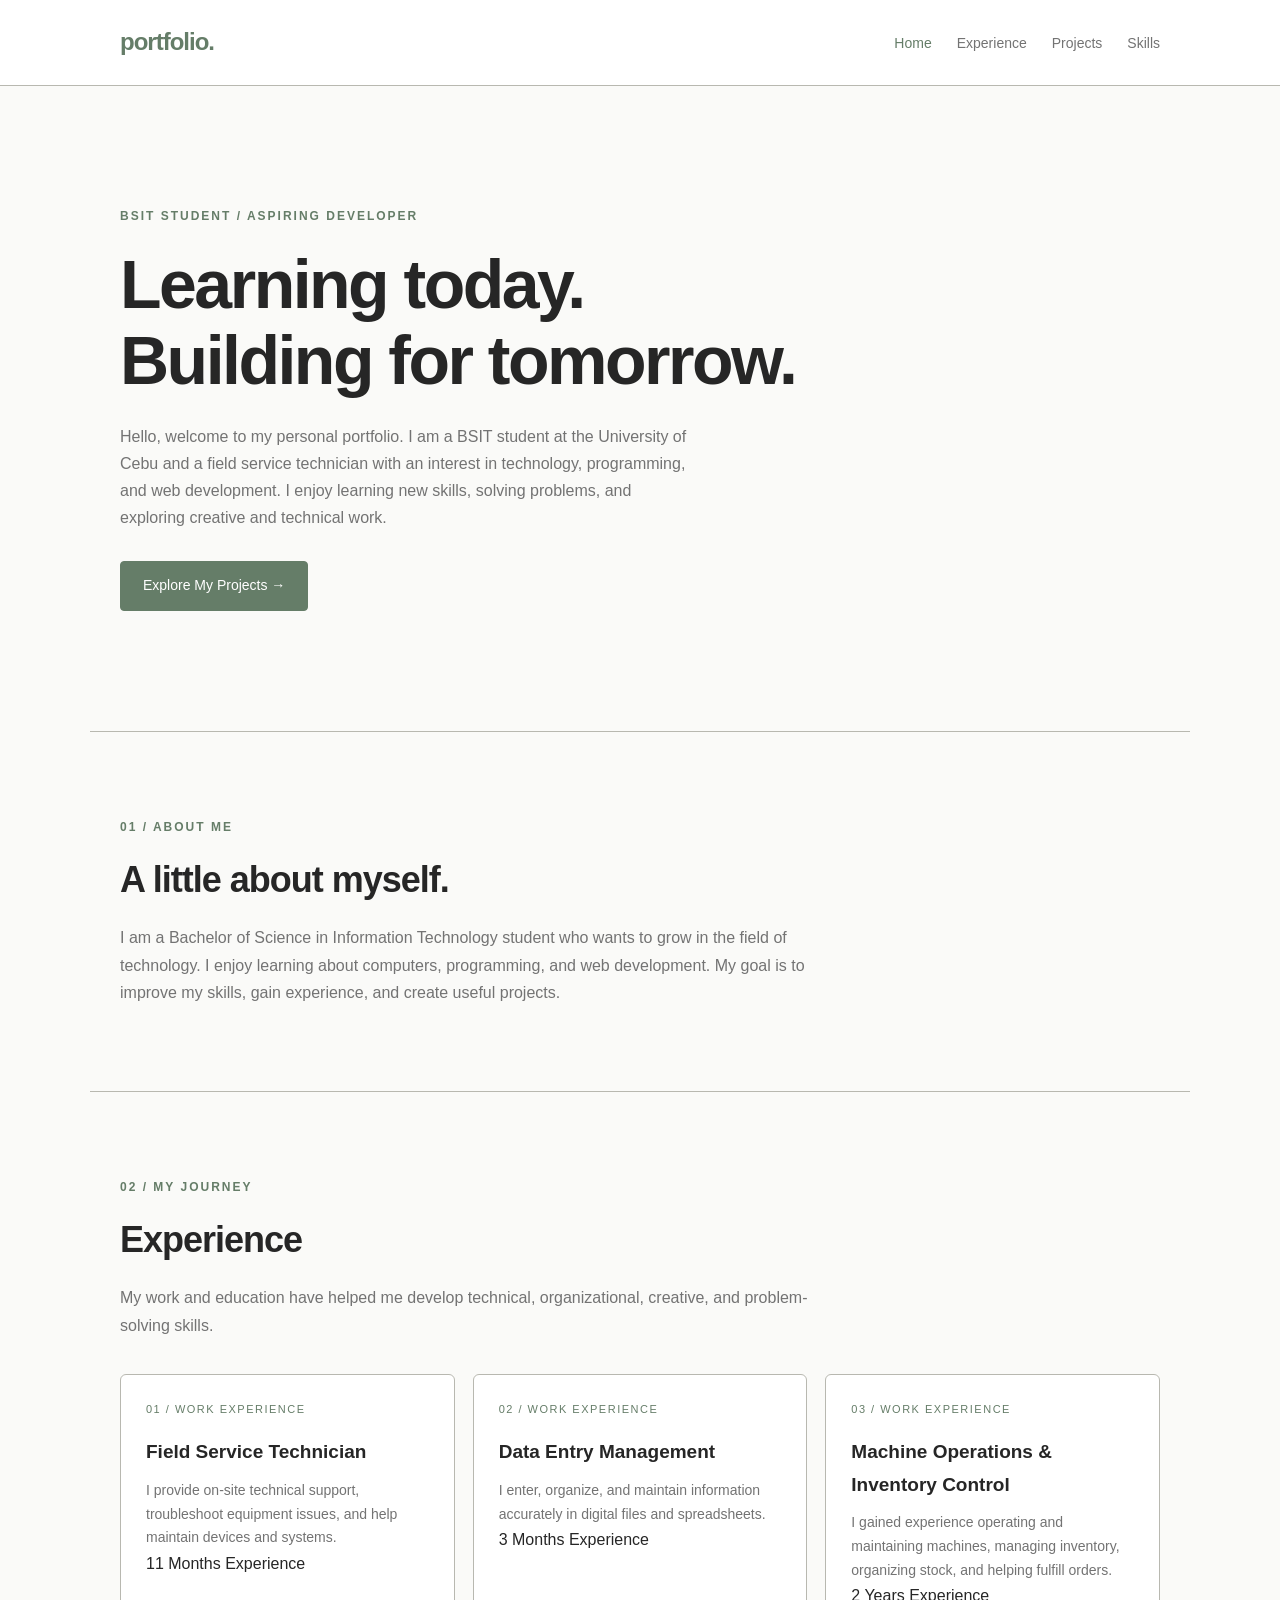
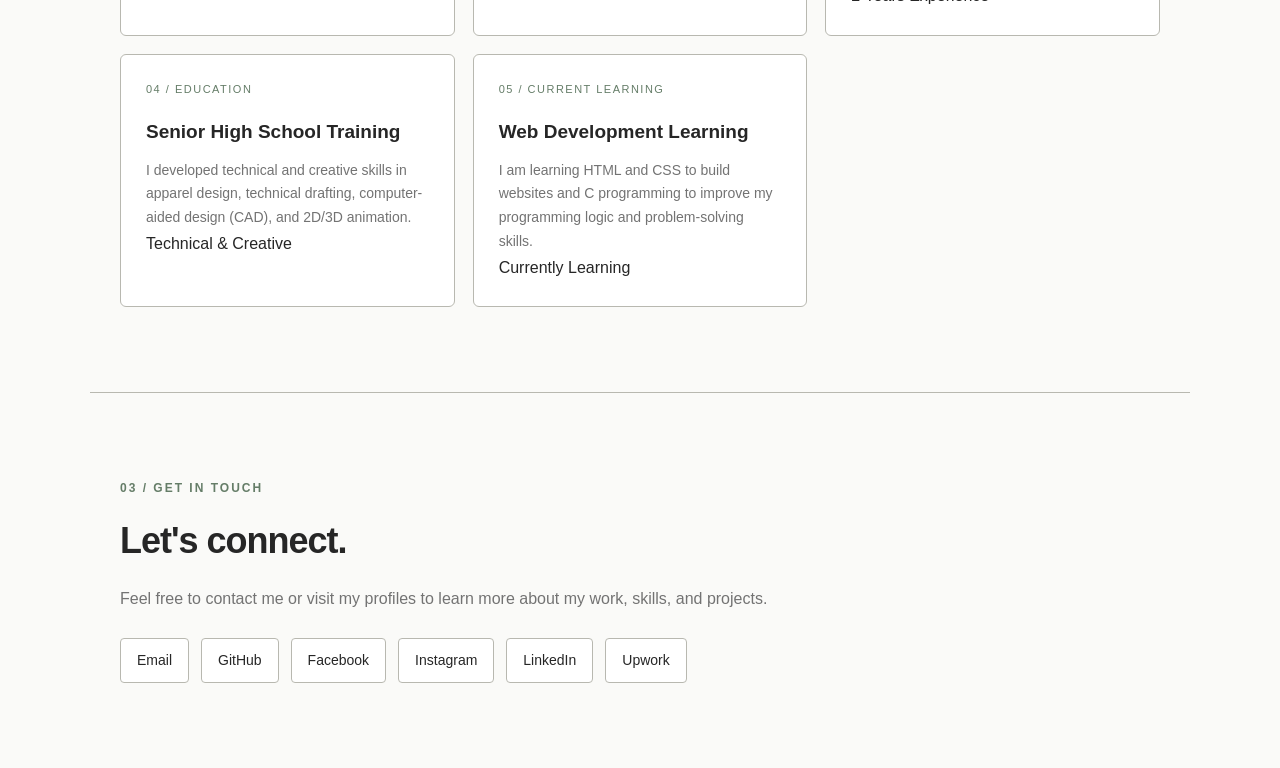
==== index.html @ aeb37665 "Add files via upload" ====
<!DOCTYPE html>
<html lang="en">
<head>
    <meta charset="UTF-8">
    <meta name="viewport" content="width=device-width, initial-scale=1.0">

    <title>Home | My Portfolio</title>

    <link rel="stylesheet" href="style.css">
</head>
<body>

    <!-- Navigation -->
    <header class="header">
        <nav class="navbar">
            <a href="index.html" class="logo">portfolio.</a>

            <ul class="nav-links">
                <li><a href="index.html" class="active">Home</a></li>
                <li><a href="#experience">Experience</a></li>
                <li><a href="projects.html">Projects</a></li>
                <li><a href="skills.html">Skills</a></li>
            </ul>
        </nav>
    </header>

    <main>

        <!-- Home / Hero Section -->
        <section class="hero">

            <p class="eyebrow">
                BSIT STUDENT / ASPIRING DEVELOPER
            </p>

            <h1>
                Learning today.<br>
                Building for tomorrow.
            </h1>

            <p class="hero-description">
                Hello, welcome to my personal portfolio. I am a BSIT
                student at the University of Cebu and a field service
                technician with an interest in technology, programming,
                and web development. I enjoy learning new skills,
                solving problems, and exploring creative and technical work.
            </p>

            <a href="projects.html" class="button">
                Explore My Projects &rarr;
            </a>

        </section>

        <!-- About Me Section -->
        <section id="about" class="section">

            <p class="eyebrow">01 / ABOUT ME</p>

            <h2>A little about myself.</h2>

            <p class="section-description">
                I am a Bachelor of Science in Information Technology
                student who wants to grow in the field of technology.
                I enjoy learning about computers, programming, and web
                development. My goal is to improve my skills, gain
                experience, and create useful projects.
            </p>

        </section>

        <!-- Experience Section -->
        <section id="experience" class="section">

            <p class="eyebrow">02 / MY JOURNEY</p>

            <h2>Experience</h2>

            <p class="section-description">
                My work and education have helped me develop technical,
                organizational, creative, and problem-solving skills.
            </p>

            <div class="projects-grid">

                <!-- Field Service Technician -->
                <article class="project-card">

                    <p class="project-number">01 / WORK EXPERIENCE</p>

                    <h3>Field Service Technician</h3>

                    <p>
                        I provide on-site technical support, troubleshoot
                        equipment issues, and help maintain devices and
                        systems.
                    </p>

                    <span class="tag">11 Months Experience</span>

                </article>

                <!-- Data Entry Management -->
                <article class="project-card">

                    <p class="project-number">02 / WORK EXPERIENCE</p>

                    <h3>Data Entry Management</h3>

                    <p>
                        I enter, organize, and maintain information
                        accurately in digital files and spreadsheets.
                    </p>

                    <span class="tag">3 Months Experience</span>

                </article>

                <!-- Machine Operations and Inventory Control -->
                <article class="project-card">

                    <p class="project-number">03 / WORK EXPERIENCE</p>

                    <h3>Machine Operations &amp; Inventory Control</h3>

                    <p>
                        I gained experience operating and maintaining
                        machines, managing inventory, organizing stock,
                        and helping fulfill orders.
                    </p>

                    <span class="tag">2 Years Experience</span>

                </article>

                <!-- Senior High School Training -->
                <article class="project-card">

                    <p class="project-number">04 / EDUCATION</p>

                    <h3>Senior High School Training</h3>

                    <p>
                        I developed technical and creative skills in
                        apparel design, technical drafting,
                        computer-aided design (CAD), and 2D/3D animation.
                    </p>

                    <span class="tag">Technical &amp; Creative</span>

                </article>

                <!-- Web Development Learning -->
                <article class="project-card">

                    <p class="project-number">05 / CURRENT LEARNING</p>

                    <h3>Web Development Learning</h3>

                    <p>
                        I am learning HTML and CSS to build websites
                        and C programming to improve my programming
                        logic and problem-solving skills.
                    </p>

                    <span class="tag">Currently Learning</span>

                </article>

            </div>

        </section>

        <!-- Contact Section -->
        <section id="contact" class="section">

            <p class="eyebrow">03 / GET IN TOUCH</p>

            <h2>Let's connect.</h2>

            <p class="section-description">
                Feel free to contact me or visit my profiles to learn
                more about my work, skills, and projects.
            </p>

            <div class="contact-links">

                <a href="mailto:ycong.kent@gmail.com">
                    Email
                </a>

                <a href="https://github.com/YcongKentA"
                   target="_blank"
                   rel="noopener noreferrer">
                    GitHub
                </a>

                <a href="https://www.facebook.com/kent.ycong.92/"
                   target="_blank"
                   rel="noopener noreferrer">
                    Facebook
                </a>

                <a href="https://www.instagram.com/i_kent_lib_widawchu/"
                   target="_blank"
                   rel="noopener noreferrer">
                    Instagram
                </a>

                <a href="https://www.linkedin.com/in/kent-ycong-404287312/"
                   target="_blank"
                   rel="noopener noreferrer">
                    LinkedIn
                </a>

                <a href="https://www.upwork.com/freelancers/~0131c3c5abc1c757b4"
                   target="_blank"
                   rel="noopener noreferrer">
                    Upwork
                </a>

            </div>

        </section>

    </main>

</body>
</html>
---- style.css ----
/* 1. Reset and global styles */
* {
    margin: 0;
    padding: 0;
    box-sizing: border-box;
    scroll-behavior: smooth;
}

:root {
    --background: #fafaf8;
    --surface: #ffffff;
    --text: #262626;
    --muted: #737373;
    --border: #b8b8b0;
    --accent: #657d68;
    --accent-hover: #4e6552;
}

body {
    font-family: Arial, Helvetica, sans-serif;
    background-color: var(--background);
    color: var(--text);
    line-height: 1.7;
}

/* 2. Navigation bar */
.header {
    background-color: var(--surface);
    border-bottom: 1px solid var(--border);
}

.navbar {
    max-width: 1100px;
    margin: 0 auto;
    padding: 22px 30px;
    display: flex;
    justify-content: space-between;
    align-items: center;
    gap: 24px;
}

.logo {
    font-size: 24px;
    font-weight: 700;
    color: var(--accent);
    text-decoration: none;
    letter-spacing: -1px;
}

.nav-links {
    display: flex;
    gap: 25px;
    list-style: none;
}

.nav-links a {
    color: var(--muted);
    text-decoration: none;
    font-size: 14px;
    transition: color 0.2s ease;
}

.nav-links a:hover,
.nav-links a.active {
    color: var(--accent);
}

/* 3. Home section */
.hero {
    max-width: 1100px;
    min-height: 570px;
    margin: 0 auto;
    padding: 120px 30px;
    display: flex;
    flex-direction: column;
    align-items: flex-start;
    justify-content: center;
    background-color: var(--background);
}

.eyebrow {
    color: var(--accent);
    font-size: 12px;
    font-weight: 700;
    letter-spacing: 2px;
    margin-bottom: 20px;
}

.hero h1 {
    max-width: 750px;
    font-size: clamp(40px, 6vw, 68px);
    line-height: 1.12;
    letter-spacing: -2.5px;
    margin-bottom: 24px;
    color: var(--text);
}

.hero-description {
    max-width: 580px;
    color: var(--muted);
    margin-bottom: 30px;
}

/* 4. General buttons */
.button {
    display: inline-block;
    background-color: var(--accent);
    color: #ffffff;
    text-decoration: none;
    padding: 12px 22px;
    border: 1px solid var(--accent);
    border-radius: 4px;
    font-size: 14px;
    transition: background-color 0.2s ease,
                color 0.2s ease;
}

.button:hover {
    background-color: var(--accent-hover);
    border-color: var(--accent-hover);
    color: #ffffff;
}

/* 5. General sections */
.section {
    max-width: 1100px;
    margin: 0 auto;
    padding: 85px 30px;
    border-top: 1px solid var(--border);
}

.section h1,
.section h2 {
    font-size: 36px;
    line-height: 1.25;
    letter-spacing: -1px;
    margin-bottom: 22px;
    color: var(--text);
}

.section-description {
    max-width: 700px;
    color: var(--muted);
}

/* 6. Skills and projects grid */
.skills-grid,
.projects-grid {
    display: grid;
    grid-template-columns: repeat(3, minmax(0, 1fr));
    gap: 18px;
    margin-top: 35px;
}

/* Skill cards */
.skill-card {
    padding: 25px;
    border: 1px solid var(--border);
    border-radius: 6px;
    background-color: var(--surface);
    transition: transform 0.2s ease,
                border-color 0.2s ease;
}

.skill-card:hover {
    transform: translateY(-4px);
    border-color: var(--accent);
}

/* Project cards */
.project-card {
    height: 100%;
    padding: 25px;
    border: 1px solid var(--border);
    border-radius: 6px;
    background-color: var(--surface);
    transition: transform 0.2s ease,
                border-color 0.2s ease;
}

.project-card:hover {
    transform: translateY(-4px);
    border-color: var(--accent);
}

/* Card headings and descriptions */
.skill-card h3,
.project-card h3 {
    font-size: 19px;
    margin-bottom: 10px;
    color: var(--text);
}

.skill-card p,
.project-card > p:not(.project-number) {
    font-size: 14px;
    color: var(--muted);
}

/* Project number */
.project-number {
    color: var(--accent);
    font-size: 11px;
    letter-spacing: 1.5px;
    margin-bottom: 18px;
}

/* 7. Skill tags */
.skill-card .tag {
    display: inline-block;
    vertical-align: middle;
    margin-top: 22px;
    margin-right: 8px;
    padding: 6px 10px;
    border: 1px solid var(--border);
    border-radius: 4px;
    background-color: var(--surface);
    color: var(--text);
    font-size: 12px;
}

/* 8. View Project button */
.project-action,
.skill-card a.project-action,
.skill-card a.project-link {
    display: inline-block;
    vertical-align: middle;
    margin-top: 22px;
    padding: 12px 20px;
    background-color: var(--accent);
    color: #ffffff !important;
    border: 1px solid var(--accent);
    border-radius: 6px;
    font-size: 14px;
    font-weight: bold;
    line-height: 1.7;
    text-decoration: none !important;
    box-sizing: border-box;
    transition: background-color 0.2s ease,
                border-color 0.2s ease,
                transform 0.2s ease;
}

/* Remove any arrow added by CSS */
.project-action::after,
.project-link::after {
    content: none !important;
}

/* Button hover effect */
.project-action:hover,
.skill-card a.project-action:hover,
.skill-card a.project-link:hover {
    background-color: var(--accent-hover);
    border-color: var(--accent-hover);
    color: #ffffff !important;
    text-decoration: none !important;
    transform: translateY(-2px);
}

/* 9. Contact and social media links */
.contact-links {
    display: flex;
    flex-wrap: wrap;
    gap: 12px;
    margin-top: 25px;
}

.contact-links a {
    display: inline-block;
    color: var(--text);
    text-decoration: none;
    font-size: 14px;
    padding: 10px 16px;
    border: 1px solid var(--border);
    border-radius: 4px;
    background-color: var(--surface);
    transition: border-color 0.2s ease,
                color 0.2s ease;
}

.contact-links a:hover {
    color: var(--accent);
    border-color: var(--accent);
}

/* 10. Footer */
.footer {
    background-color: var(--surface);
    border-top: 1px solid var(--border);
    padding: 25px 30px;
    text-align: center;
    color: var(--muted);
    font-size: 12px;
}

/* 11. Tablet and mobile screens */
@media (max-width: 700px) {
    .navbar {
        align-items: flex-start;
        flex-direction: column;
    }

    .nav-links {
        gap: 16px;
        flex-wrap: wrap;
    }

    .hero {
        min-height: auto;
        padding-top: 100px;
        padding-bottom: 100px;
    }

    .hero h1 {
        letter-spacing: -1.5px;
    }

    .section {
        padding-top: 60px;
        padding-bottom: 60px;
    }

    .skills-grid,
    .projects-grid {
        grid-template-columns: 1fr;
    }

    .contact-links {
        gap: 10px;
    }
}

/* 12. Keyboard accessibility */
a:focus-visible {
    outline: 2px solid var(--accent);
    outline-offset: 5px;
}

/* 13. Project links */
.project-link {
    color: inherit;
    text-decoration: none;
}

.project-link .project-card {
    height: 100%;
}

.project-link:focus-visible {
    outline: 2px solid var(--accent);
    outline-offset: 5px;
}
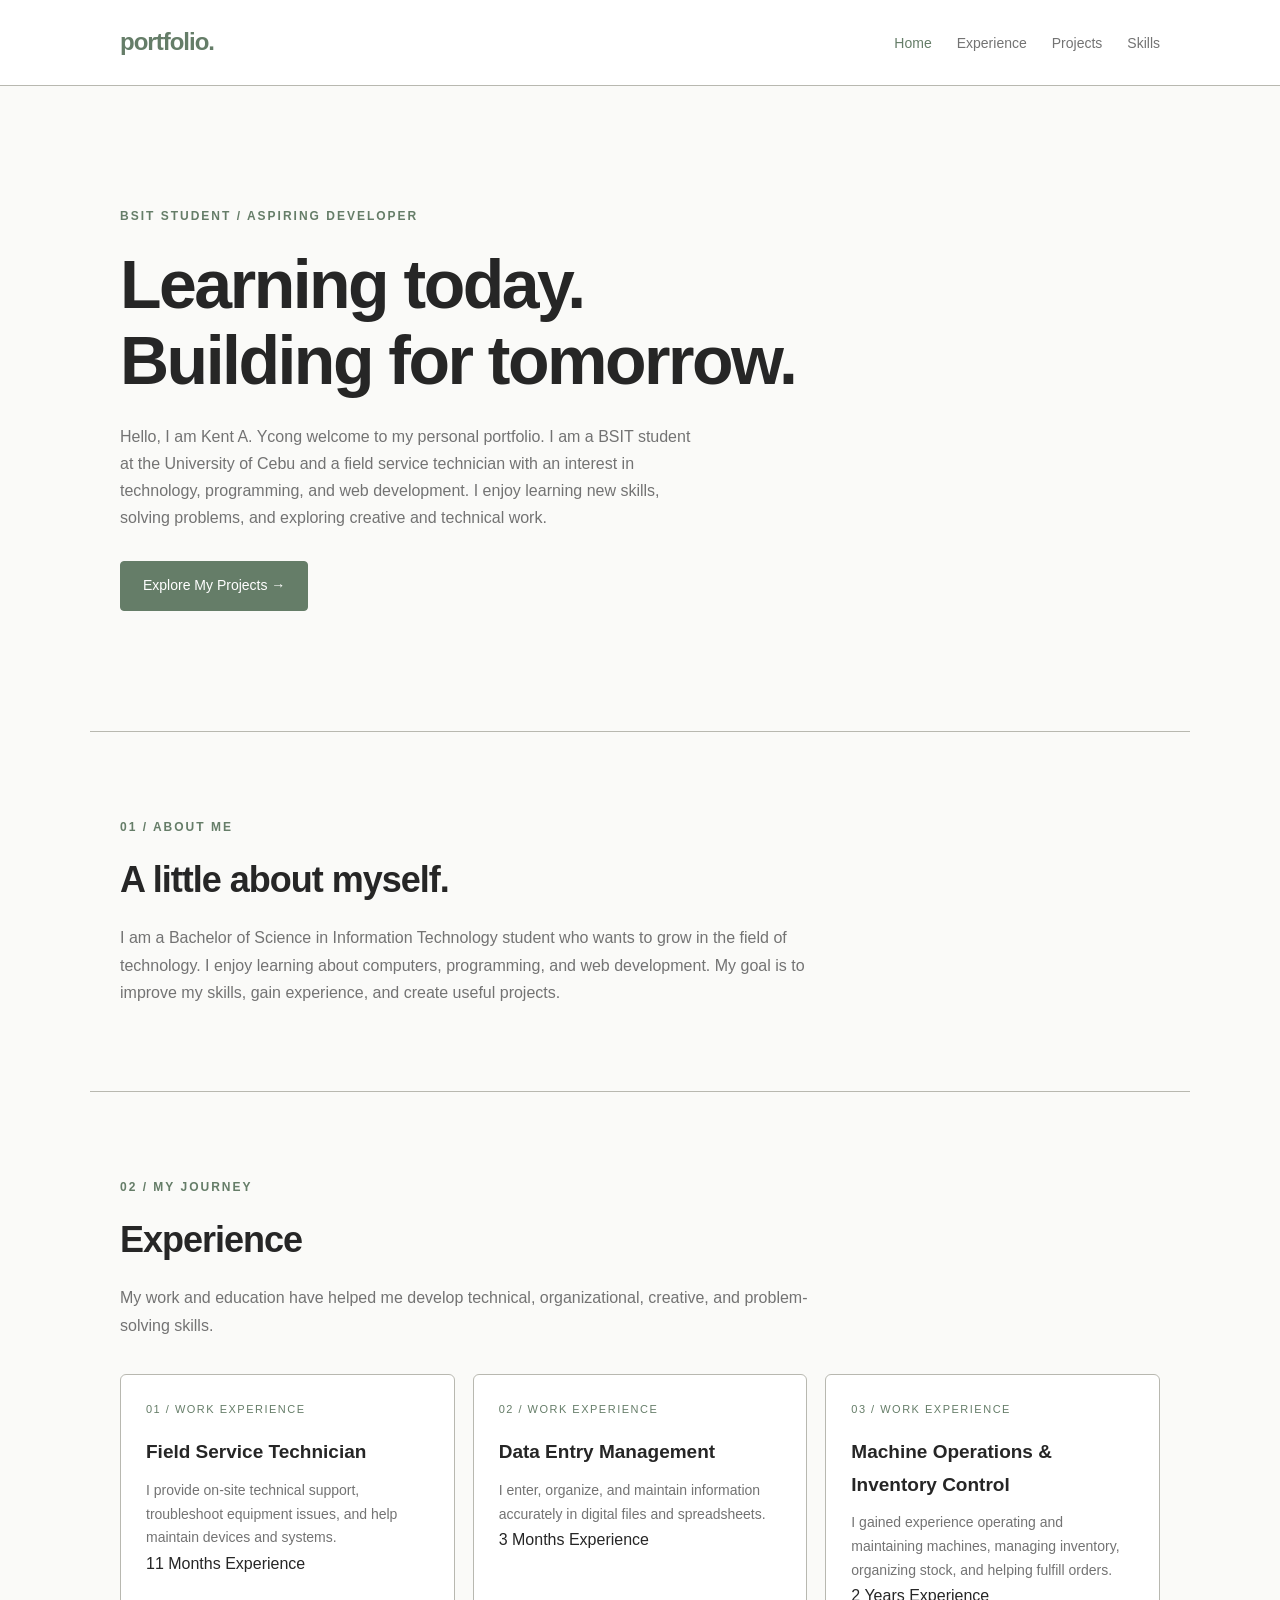
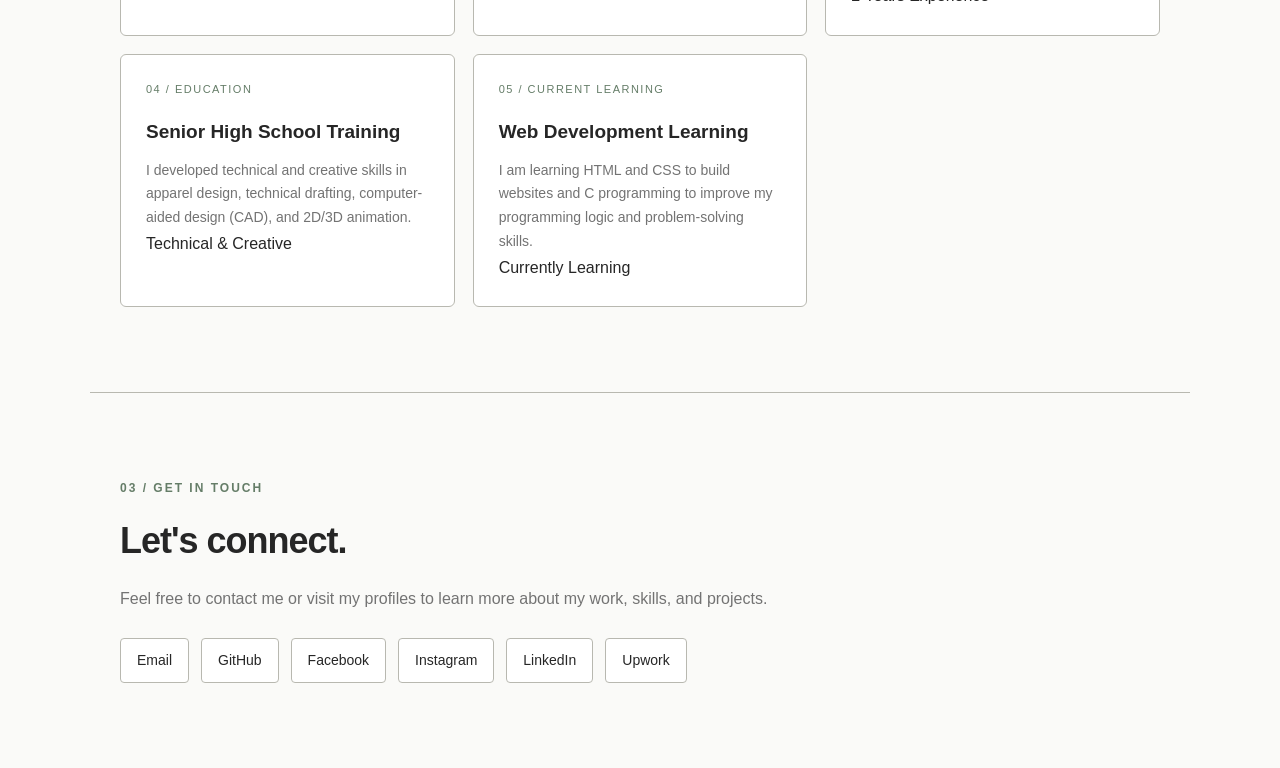
==== commit 2c139958: "Update index.html" ====
--- a/index.html
+++ b/index.html
@@ -39,7 +39,7 @@
             </h1>
 
             <p class="hero-description">
-                Hello, welcome to my personal portfolio. I am a BSIT
+                Hello, I am Kent A. Ycong welcome to my personal portfolio. I am a BSIT
                 student at the University of Cebu and a field service
                 technician with an interest in technology, programming,
                 and web development. I enjoy learning new skills,
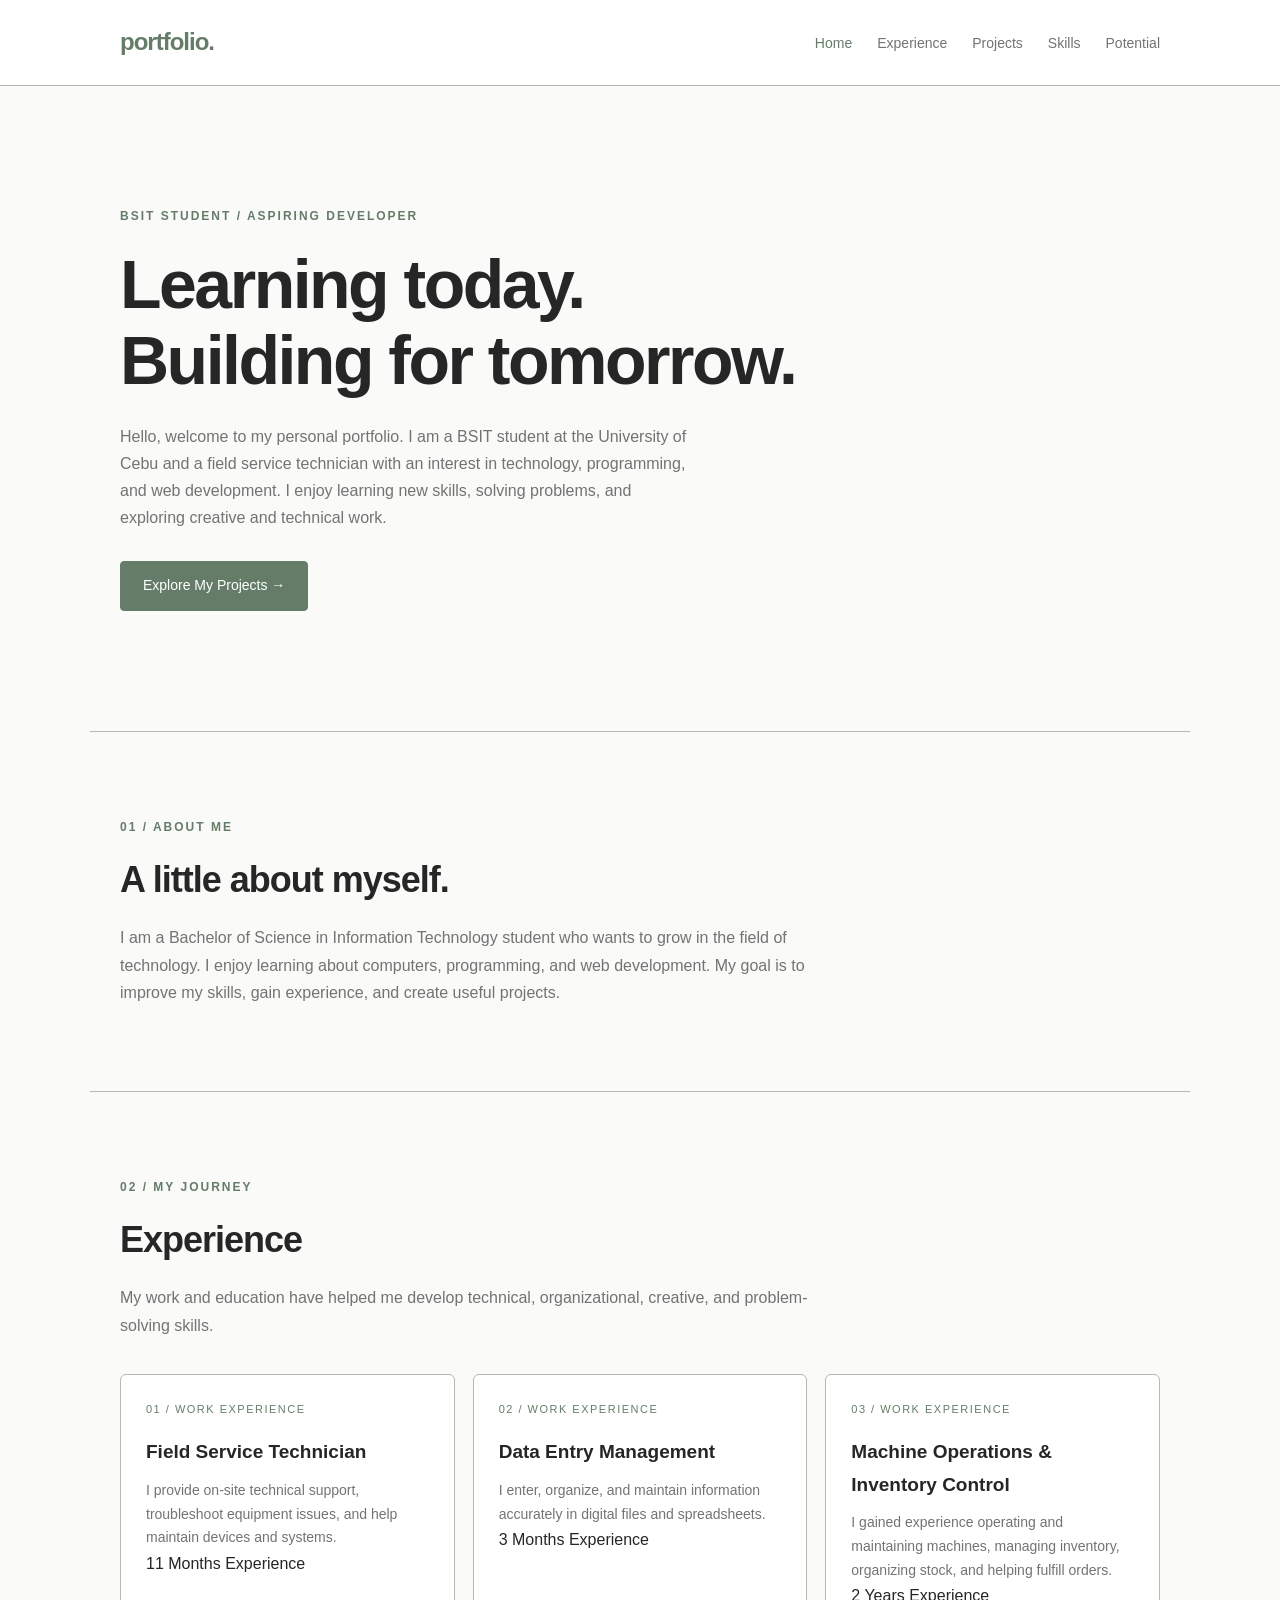
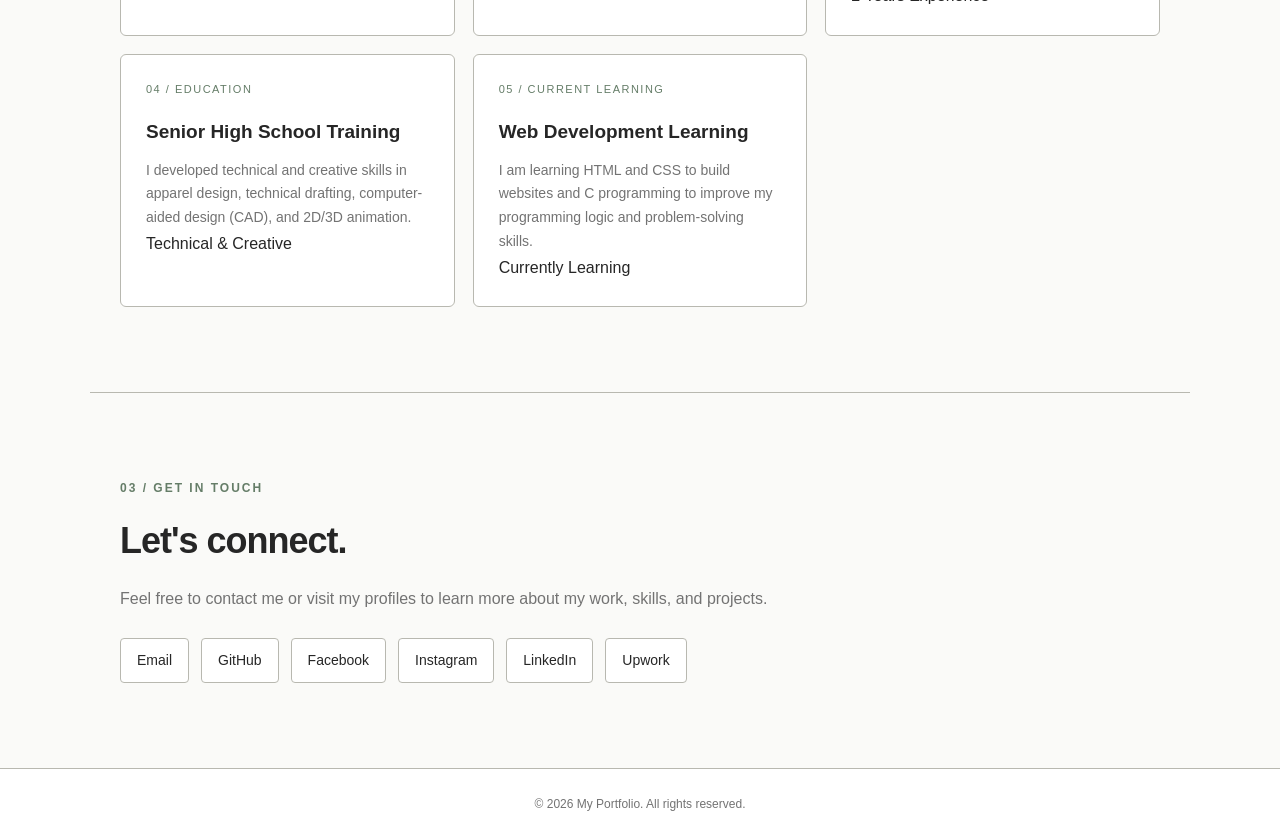
==== commit 0e2ebd4a: "Update index.html" ====
--- a/index.html
+++ b/index.html
@@ -3,60 +3,44 @@
 <head>
     <meta charset="UTF-8">
     <meta name="viewport" content="width=device-width, initial-scale=1.0">
-
     <title>Home | My Portfolio</title>
-
     <link rel="stylesheet" href="style.css">
 </head>
 <body>
 
-    <!-- Navigation -->
     <header class="header">
         <nav class="navbar">
             <a href="index.html" class="logo">portfolio.</a>
 
             <ul class="nav-links">
                 <li><a href="index.html" class="active">Home</a></li>
-                <li><a href="#experience">Experience</a></li>
+                <li><a href="index.html#experience">Experience</a></li>
                 <li><a href="projects.html">Projects</a></li>
                 <li><a href="skills.html">Skills</a></li>
+                <li><a href="potential.html" class="potential-link">Potential</a></li>
             </ul>
         </nav>
     </header>
 
     <main>
+        <section class="hero">
+            <p class="eyebrow">BSIT STUDENT / ASPIRING DEVELOPER</p>
 
-        <!-- Home / Hero Section -->
-        <section class="hero">
-
-            <p class="eyebrow">
-                BSIT STUDENT / ASPIRING DEVELOPER
-            </p>
-
-            <h1>
-                Learning today.<br>
-                Building for tomorrow.
-            </h1>
+            <h1>Learning today.<br>Building for tomorrow.</h1>
 
             <p class="hero-description">
-                Hello, I am Kent A. Ycong welcome to my personal portfolio. I am a BSIT
+                Hello, welcome to my personal portfolio. I am a BSIT
                 student at the University of Cebu and a field service
                 technician with an interest in technology, programming,
                 and web development. I enjoy learning new skills,
                 solving problems, and exploring creative and technical work.
             </p>
 
-            <a href="projects.html" class="button">
-                Explore My Projects &rarr;
-            </a>
-
+            <a href="projects.html" class="button">Explore My Projects &rarr;</a>
         </section>
 
-        <!-- About Me Section -->
         <section id="about" class="section">
-
             <p class="eyebrow">01 / ABOUT ME</p>
-
             <h2>A little about myself.</h2>
 
             <p class="section-description">
@@ -66,14 +50,10 @@
                 development. My goal is to improve my skills, gain
                 experience, and create useful projects.
             </p>
-
         </section>
 
-        <!-- Experience Section -->
         <section id="experience" class="section">
-
             <p class="eyebrow">02 / MY JOURNEY</p>
-
             <h2>Experience</h2>
 
             <p class="section-description">
@@ -83,99 +63,64 @@
 
             <div class="projects-grid">
 
-                <!-- Field Service Technician -->
                 <article class="project-card">
-
                     <p class="project-number">01 / WORK EXPERIENCE</p>
-
                     <h3>Field Service Technician</h3>
-
                     <p>
                         I provide on-site technical support, troubleshoot
-                        equipment issues, and help maintain devices and
-                        systems.
+                        equipment issues, and help maintain devices and systems.
                     </p>
-
                     <span class="tag">11 Months Experience</span>
-
                 </article>
 
-                <!-- Data Entry Management -->
                 <article class="project-card">
-
                     <p class="project-number">02 / WORK EXPERIENCE</p>
-
                     <h3>Data Entry Management</h3>
-
                     <p>
-                        I enter, organize, and maintain information
-                        accurately in digital files and spreadsheets.
+                        I enter, organize, and maintain information accurately
+                        in digital files and spreadsheets.
                     </p>
-
                     <span class="tag">3 Months Experience</span>
-
                 </article>
 
-                <!-- Machine Operations and Inventory Control -->
                 <article class="project-card">
-
                     <p class="project-number">03 / WORK EXPERIENCE</p>
-
                     <h3>Machine Operations &amp; Inventory Control</h3>
-
                     <p>
-                        I gained experience operating and maintaining
-                        machines, managing inventory, organizing stock,
-                        and helping fulfill orders.
+                        I gained experience operating and maintaining machines,
+                        managing inventory, organizing stock, and helping
+                        fulfill orders.
                     </p>
-
                     <span class="tag">2 Years Experience</span>
-
                 </article>
 
-                <!-- Senior High School Training -->
                 <article class="project-card">
-
                     <p class="project-number">04 / EDUCATION</p>
-
                     <h3>Senior High School Training</h3>
-
                     <p>
-                        I developed technical and creative skills in
-                        apparel design, technical drafting,
-                        computer-aided design (CAD), and 2D/3D animation.
+                        I developed technical and creative skills in apparel
+                        design, technical drafting, computer-aided design
+                        (CAD), and 2D/3D animation.
                     </p>
-
                     <span class="tag">Technical &amp; Creative</span>
-
                 </article>
 
-                <!-- Web Development Learning -->
                 <article class="project-card">
-
                     <p class="project-number">05 / CURRENT LEARNING</p>
-
                     <h3>Web Development Learning</h3>
-
                     <p>
-                        I am learning HTML and CSS to build websites
-                        and C programming to improve my programming
-                        logic and problem-solving skills.
+                        I am learning HTML and CSS to build websites and
+                        C programming to improve my programming logic and
+                        problem-solving skills.
                     </p>
-
                     <span class="tag">Currently Learning</span>
-
                 </article>
 
             </div>
-
         </section>
 
-        <!-- Contact Section -->
         <section id="contact" class="section">
-
             <p class="eyebrow">03 / GET IN TOUCH</p>
-
             <h2>Let's connect.</h2>
 
             <p class="section-description">
@@ -184,46 +129,19 @@
             </p>
 
             <div class="contact-links">
+                <a href="mailto:ycong.kent@gmail.com">Email</a>
+                <a href="https://github.com/YcongKentA" target="_blank" rel="noopener noreferrer">GitHub</a>
+                <a href="https://www.facebook.com/kent.ycong.92/" target="_blank" rel="noopener noreferrer">Facebook</a>
+                <a href="https://www.instagram.com/i_kent_lib_widawchu/" target="_blank" rel="noopener noreferrer">Instagram</a>
+                <a href="https://www.linkedin.com/in/kent-ycong-404287312/" target="_blank" rel="noopener noreferrer">LinkedIn</a>
+                <a href="https://www.upwork.com/freelancers/~0131c3c5abc1c757b4" target="_blank" rel="noopener noreferrer">Upwork</a>
+            </div>
+        </section>
+    </main>
 
-                <a href="mailto:ycong.kent@gmail.com">
-                    Email
-                </a>
-
-                <a href="https://github.com/YcongKentA"
-                   target="_blank"
-                   rel="noopener noreferrer">
-                    GitHub
-                </a>
-
-                <a href="https://www.facebook.com/kent.ycong.92/"
-                   target="_blank"
-                   rel="noopener noreferrer">
-                    Facebook
-                </a>
-
-                <a href="https://www.instagram.com/i_kent_lib_widawchu/"
-                   target="_blank"
-                   rel="noopener noreferrer">
-                    Instagram
-                </a>
-
-                <a href="https://www.linkedin.com/in/kent-ycong-404287312/"
-                   target="_blank"
-                   rel="noopener noreferrer">
-                    LinkedIn
-                </a>
-
-                <a href="https://www.upwork.com/freelancers/~0131c3c5abc1c757b4"
-                   target="_blank"
-                   rel="noopener noreferrer">
-                    Upwork
-                </a>
-
-            </div>
-
-        </section>
-
-    </main>
+    <footer class="footer">
+        <p>&copy; 2026 My Portfolio. All rights reserved.</p>
+    </footer>
 
 </body>
 </html>
